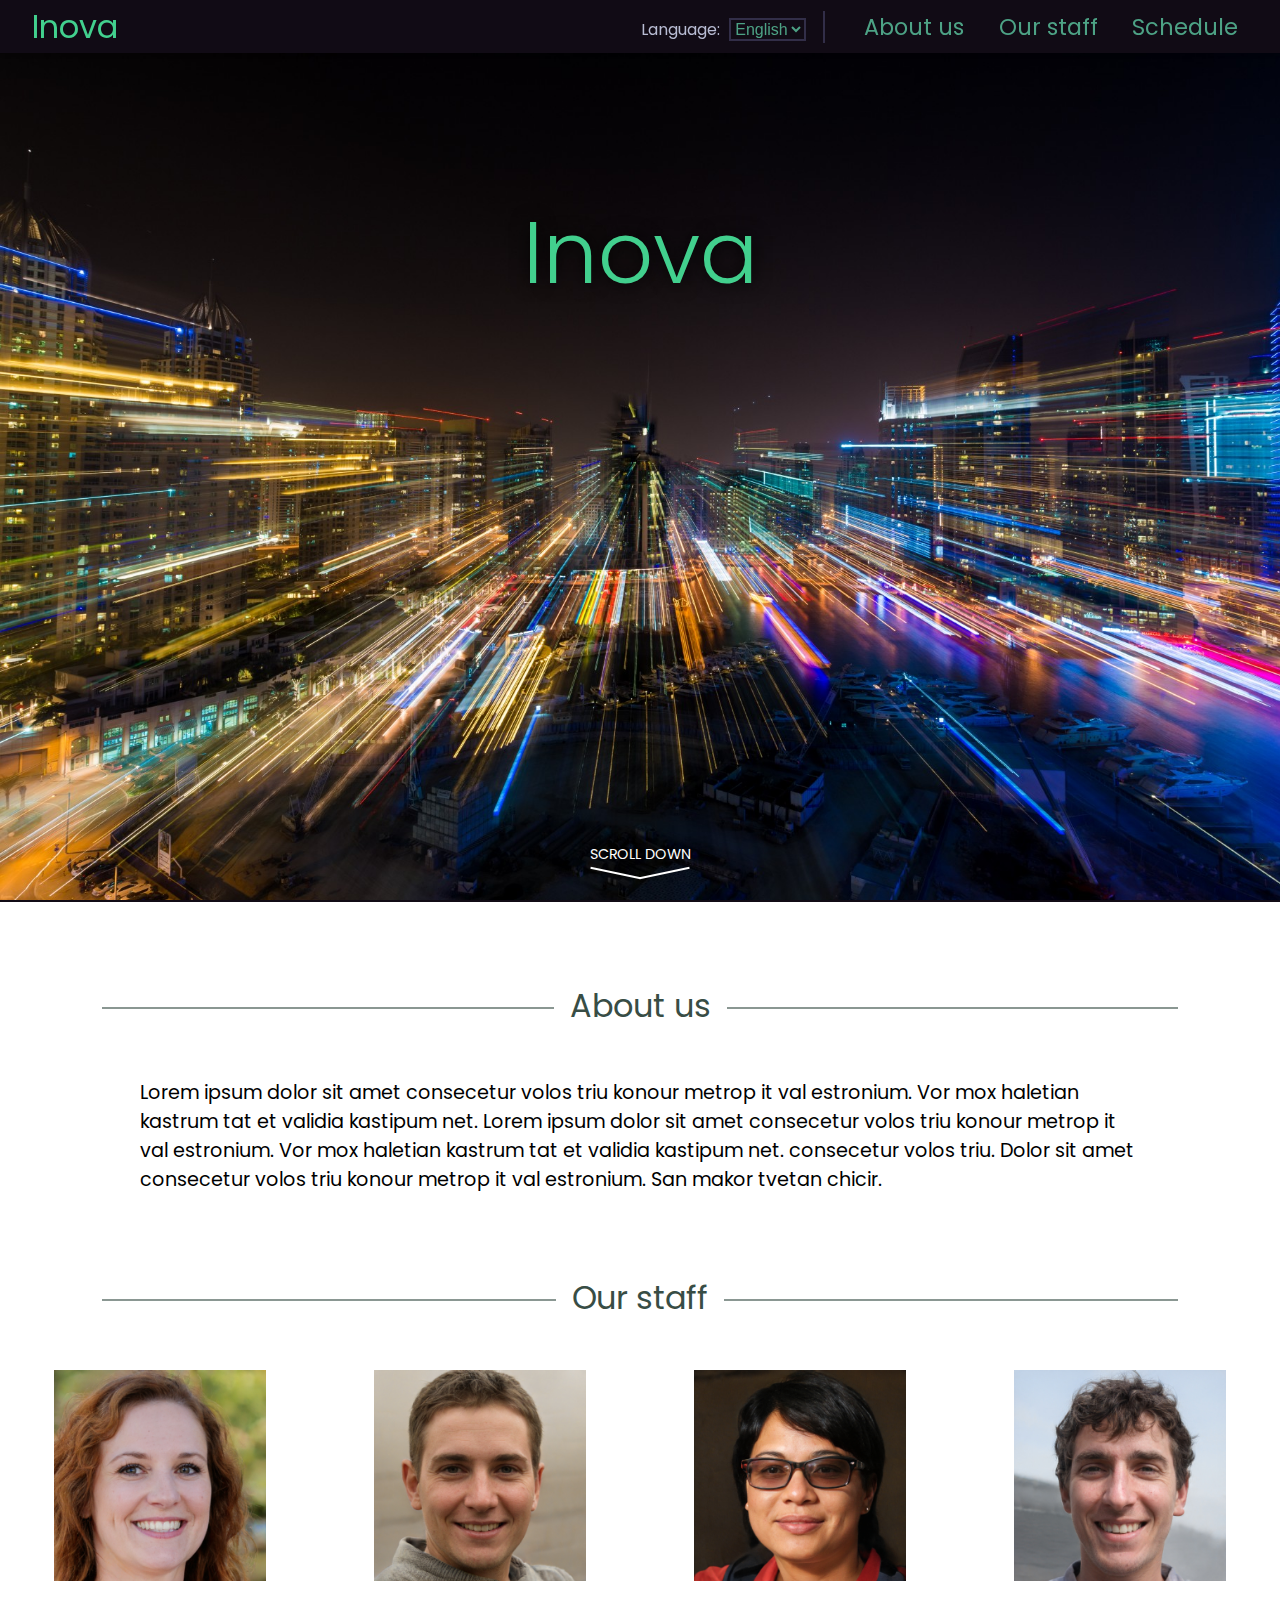
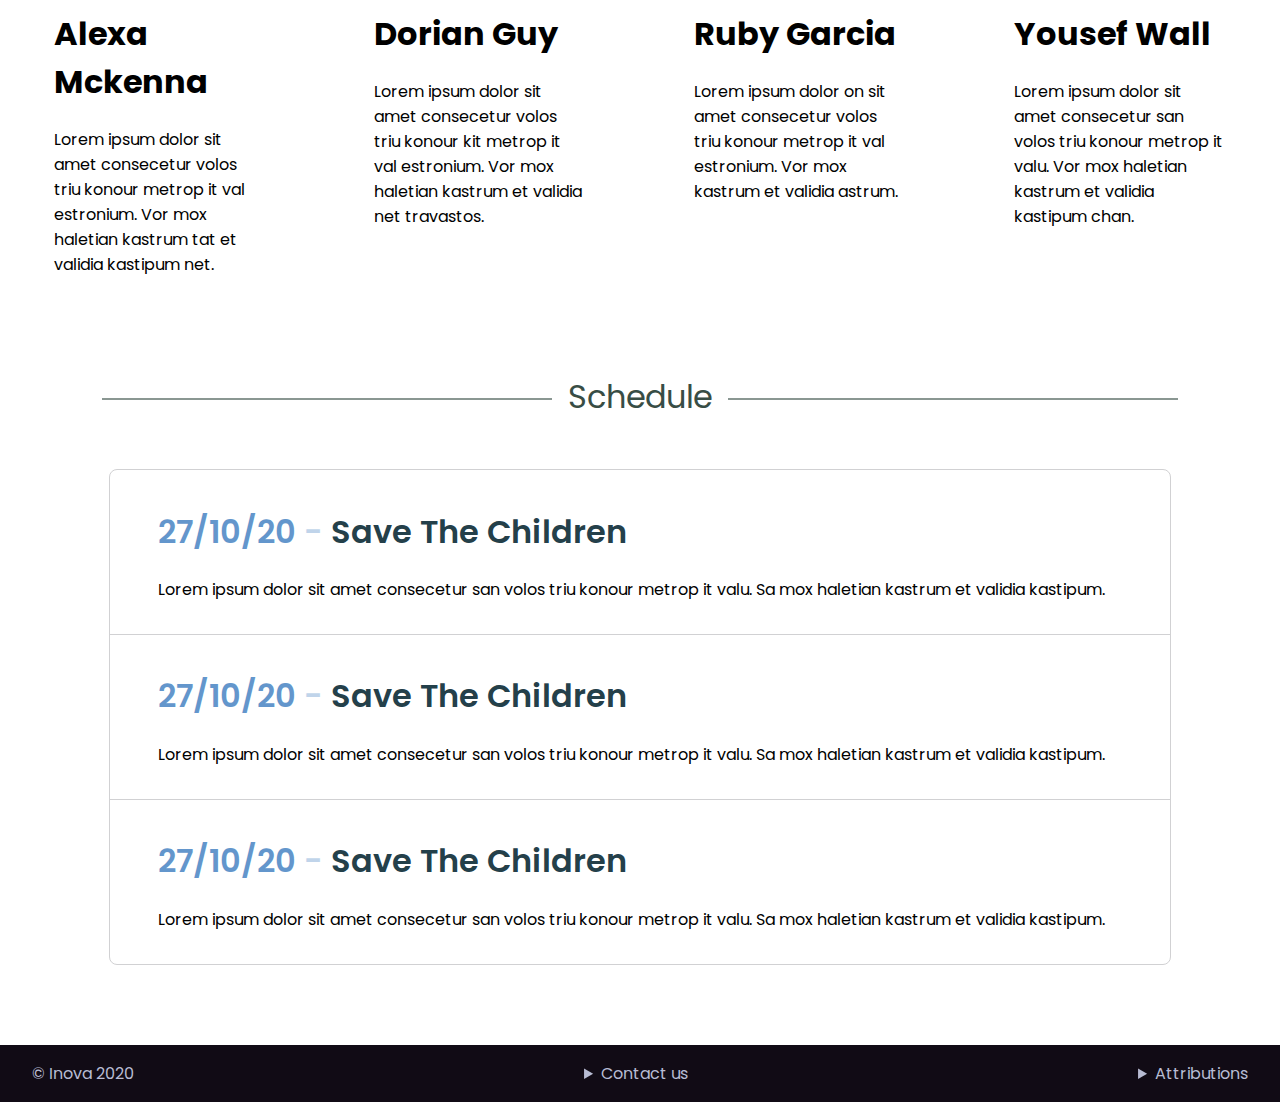
==== index.html @ 712be149 "Language change" ====
<!DOCTYPE html>
<html lang="en">
  <head>
    <meta charset="utf-8" />
    <meta name="viewport" content="width=device-width, initial-scale=1.0" />
    <title>Inova</title>
    <link
      href="https://fonts.googleapis.com/css2?family=Poppins:ital,wght@0,200;0,300;0,400;0,600;0,700;1,400&display=swap"
      rel="stylesheet"
    />
    <link href="./style.css" rel="stylesheet" />
    <script src="./language_change.js"></script>
  </head>
  <body>
    <div class="fixed-header">
        <div class="brand">Inova</div>
        <nav>
            <span class="language" onchange="changeLanguage(event)">
                <label for="language">Language:</label>
                <select name="language">
                    <option name="index">English</option>
                    <option name="norsk">Norsk</option>
                </select>
            </span>
            <a href="#about">About us</a>
            <a href="#staff">Our staff</a>
            <a href="#schedule">Schedule</a>
        </nav>
    </div>
    <header>
      <h1>Inova</h1>
      <div class="filler"></div>
      <div class="filler"></div>
      <div class="scroll-prompt">Scroll Down</div>
    </header>
    <section id="about">
      <h1><span>About us</span></h1>
      <p>
          Lorem ipsum dolor sit amet consecetur volos triu konour metrop it
          val estronium. Vor mox haletian kastrum tat et validia kastipum net.
          Lorem ipsum dolor sit amet consecetur volos triu konour metrop it
          val estronium. Vor mox haletian kastrum tat et validia kastipum net.
          consecetur volos triu. Dolor sit amet consecetur volos triu konour
          metrop it val estronium. San makor tvetan chicir.
      </p>
    </section>
    <section id="staff">
      <h1><span>Our staff</span></h1>
      <div class="list">
        <div class="profile">
          <img src="images/Alexa Mckenna.jpg" alt="Person 1" />
          <h1>Alexa Mckenna</h1>
          <p>
            Lorem ipsum dolor sit amet consecetur volos triu konour metrop it
            val estronium. Vor mox haletian kastrum tat et validia kastipum net.
          </p>
        </div>
        <div class="profile">
          <img src="images/Dorian Guy.jpg" alt="Person 2" />
          <h1>Dorian Guy</h1>
          <p>
            Lorem ipsum dolor sit amet consecetur volos triu konour kit metrop
            it val estronium. Vor mox haletian kastrum et validia net travastos.
          </p>
        </div>
        <div class="profile">
          <img src="images/Ruby Garcia.jpg" alt="Person 3" />
          <h1>Ruby Garcia</h1>
          <p>
            Lorem ipsum dolor on sit amet consecetur volos triu konour metrop it
            val estronium. Vor mox kastrum et validia astrum.
          </p>
        </div>
        <div class="profile">
          <img src="images/Yousef Wall.jpg" alt="Person 4" />
          <h1>Yousef Wall</h1>
          <p>
            Lorem ipsum dolor sit amet consecetur san volos triu konour metrop
            it valu. Vor mox haletian kastrum et validia kastipum chan.
          </p>
        </div>
      </div>
    </section>
    <section id="schedule">
        <h1><span>Schedule</span></h1>
        <div class="list">
            <div class="event">
                <h1>
                    <span class="date">27/10/20</span>
                    <span class="title">Save The Children</span>
                </h1>
                <p>
                    Lorem ipsum dolor sit amet consecetur san volos triu konour
                    metrop it valu. Sa mox haletian kastrum et validia kastipum.
                </p>
            </div>
            <div class="event">
                <h1>
                    <span class="date">27/10/20</span>
                    <span class="title">Save The Children</span>
                </h1>
                <p>
                    Lorem ipsum dolor sit amet consecetur san volos triu konour
                    metrop it valu. Sa mox haletian kastrum et validia kastipum.
                </p>
            </div>
            <div class="event">
                <h1>
                    <span class="date">27/10/20</span>
                    <span class="title">Save The Children</span>
                </h1>
                <p>
                    Lorem ipsum dolor sit amet consecetur san volos triu konour
                    metrop it valu. Sa mox haletian kastrum et validia kastipum.
                </p>
            </div>
        </div>
    </section>
    <footer>
      <span>© Inova 2020</span>
      <details class="center">
        <summary>Contact us</summary>
        tlf: 89 87 64 32 <br />
        email: <a href="mailto:hello@inova.com" target="_blank">hello@inova.com</a>
      </details>
      <details class="right">
        <summary>Attributions</summary>
        Background image from <a href="https://www.publicdomainpictures.net/en/" target="_blank">https://www.publicdomainpictures.net/</a> (public domain) <br />
      </details>
    </footer>
  </body>
</html>
---- style.css ----
html, body {
    margin: 0;
    padding: 0;
    font-family: 'Poppins', sans-serif;
}

section {
    margin-bottom: 4rem;
}

/* Header */

header {
    min-height: 100vh;

    background-image: url("images/Anime Lines.jpg");
    background-position: center;
    background-repeat: no-repeat;
    background-size: cover;
    border-bottom: 2px solid #110b15;

    /* Center items flexbox fallback */
    display: flex;
    flex-direction: column;
    justify-content: space-around;
    align-items: center;
}

header h1 {
    padding: 2rem 8rem;
    font-size: 5.4rem;
    font-weight: 300;
    color: #42d08e;
    text-shadow: 0 0 18px #000;
}

header .scroll-prompt {
    position: absolute;
    z-index: 8;
    bottom: 2.2rem;
    font-size: .9rem;
    text-transform: uppercase;
    color: #ffffff;
}

header .scroll-prompt::before,
header .scroll-prompt::after {
    z-index: 8;
    content: '';
    position: absolute;
    border-bottom: 2px solid #ffffff;
    bottom: -.6rem;
}

header .scroll-prompt::before {
    left: 0;
    right: 49.3%;
    transform: rotate(12deg);
}

header .scroll-prompt::after {
    left: 49.3%;
    right: 0;
    transform: rotate(-12deg);
}

header,
section {
    margin-bottom: 5rem;
}

/* Section Header */

section > h1 {
    position: relative;
    text-align: center;
    width: 84%;
    margin: 3rem auto;
    font-size: 2rem;
    font-weight: 400;
    color: #384d45;
}

section > h1 > span {
    background-color: #ffffff;
    padding: 0 1rem;
}

section > h1::before {
    content: '';
    position: absolute;
    z-index: -1;
    top: 52%;
    left: 0;
    right: 0;
    border-top: 2px solid #8a9792;
}

/* Footer */

footer {
    display: flex;
    justify-content: space-between;
    padding: 1rem 2rem;
    background-color: #110b15;
    color: #b8bcd3;
}

footer .center {
    text-align: center;
}

footer .right {
    text-align: right;
}

footer a {
    color: #4da285;
}

footer a:hover {
    background-color: #2f6a57;
    color: #ffffff;
}

footer details summary:hover {
    cursor: pointer;
    color: #ffffff;
}

/* Fixed Header */

.fixed-header {
    position: fixed;
    top: 0;
    left: 0;
    right: 0;
    z-index: 100;
    background-color: #110b15;
    display: flex;
    justify-content: space-between;
    font-size: 1.4rem;
    box-shadow: 0 0 7px rgba(1, 5, 12, .08);
    align-items: center;
}

.fixed-header nav {
    padding: .6rem 2rem;
}

.fixed-header .brand {
    color: #42d08e;
    padding: 0 2rem;
    font-size: 2rem;
}

.fixed-header nav a {
    margin-left: .6rem;
    padding: 0 .6rem;
    text-decoration: none;
    color: #4da285;
    transition: .08s;
}

.fixed-header nav a:hover {
    background-color: #2f6a57;
    color: #ffffff;
}

.fixed-header .language {
    padding-right: .7rem;
    margin-right: 1.2rem;
    border-right: 2px solid #322e48;
}

.fixed-header nav label[for="language"] {
    color: #b8bcd3;
    font-size: 1rem;
    margin-right: .2rem;
}

.fixed-header select[name="language"] {
    color: #4da285;
    font-size: 1rem;
    background-color: #110b15;
    border: 2px solid #322e48;
    cursor: pointer;
}

.fixed-header select option {
}

/* About Section */

#about p {
    max-width: 95%;
    width: 1000px;
    margin: 0 auto;
    font-size: 1.2rem;
}

/* Staff Section */

#staff .list {
    display: flex;
    justify-content: center;
}

#staff .profile {
    width: 240px;
    padding: 0 3.4rem;
}

#staff .profile img {
    width: 100%;
}

/* Scehdule Section */

#schedule .list {
    max-width: 95%;
    width: 1060px;
    margin: 0 auto;
    border: 1px solid #d1d1d3;
    border-radius: 8px;
}

#schedule .event {
    padding: 1rem 3rem;
}

#schedule .event:not(:last-child) {
    border-bottom: 1px solid #d1d1d3;
}

#schedule .event h1 {
    font-weight: 600;
}

#schedule .event .title {
    color: #24404a;
}

#schedule .event .date {
    color: #6396cc;
}

#schedule .event .date::after {
    content: ' - ';
    opacity: .4;
}

/* Responsiveness */

@media(max-width: 600px) {
    .fixed-header {
        flex-direction: column;
    }

    .fixed-header nav a {
        font-size: 1rem;
    }
}

@media(max-width: 1168px) {
    #staff .profile {
        padding: 0 .5rem;
    }

    #staff .list {
        flex-wrap: wrap;
    }
}
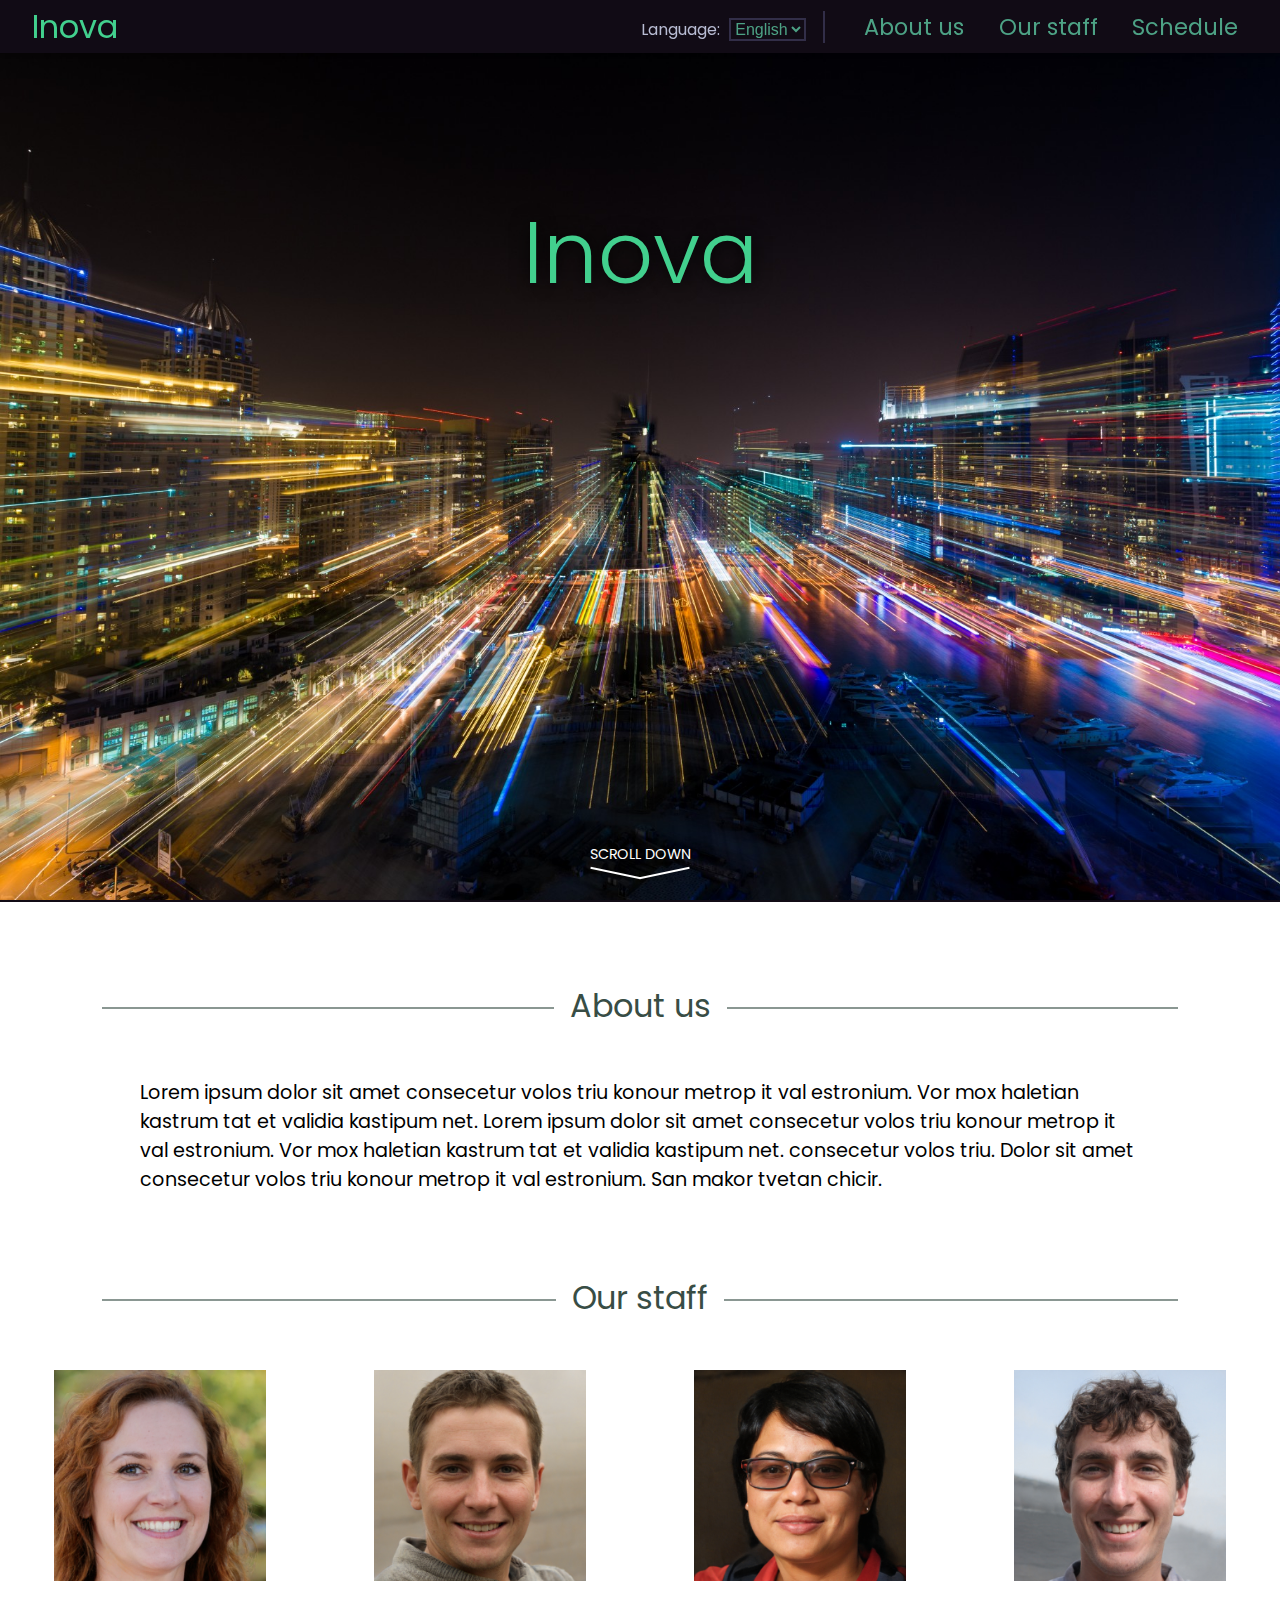
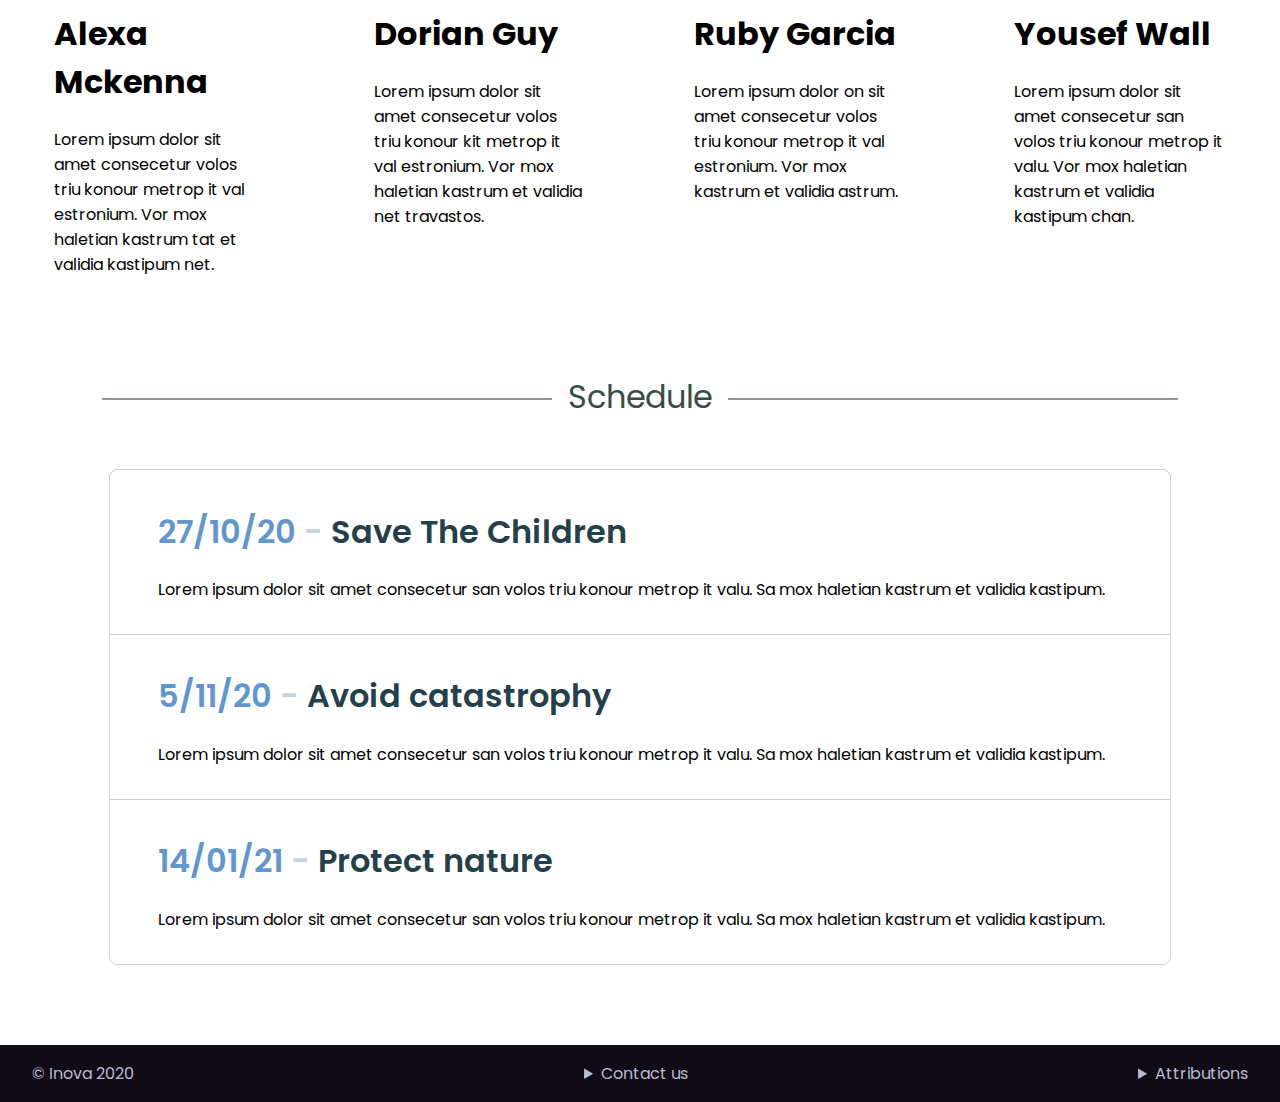
==== commit ab731eea: "Schedule titles" ====
--- a/index.html
+++ b/index.html
@@ -96,8 +96,8 @@
             </div>
             <div class="event">
                 <h1>
-                    <span class="date">27/10/20</span>
-                    <span class="title">Save The Children</span>
+                    <span class="date">5/11/20</span>
+                    <span class="title">Avoid catastrophy</span>
                 </h1>
                 <p>
                     Lorem ipsum dolor sit amet consecetur san volos triu konour
@@ -106,8 +106,8 @@
             </div>
             <div class="event">
                 <h1>
-                    <span class="date">27/10/20</span>
-                    <span class="title">Save The Children</span>
+                    <span class="date">14/01/21</span>
+                    <span class="title">Protect nature</span>
                 </h1>
                 <p>
                     Lorem ipsum dolor sit amet consecetur san volos triu konour
@@ -126,6 +126,7 @@
       <details class="right">
         <summary>Attributions</summary>
         Background image from <a href="https://www.publicdomainpictures.net/en/" target="_blank">https://www.publicdomainpictures.net/</a> (public domain) <br />
+        Profile images from <a href="https://thispersondoesnotexist.com/" target="_blank">https://thispersondoesnotexist.com/</a>
       </details>
     </footer>
   </body>
--- a/style.css
+++ b/style.css
@@ -3,6 +3,7 @@
     margin: 0;
     padding: 0;
     font-family: 'Poppins', sans-serif;
+    scroll-behavior: smooth;
 }
 
 section {
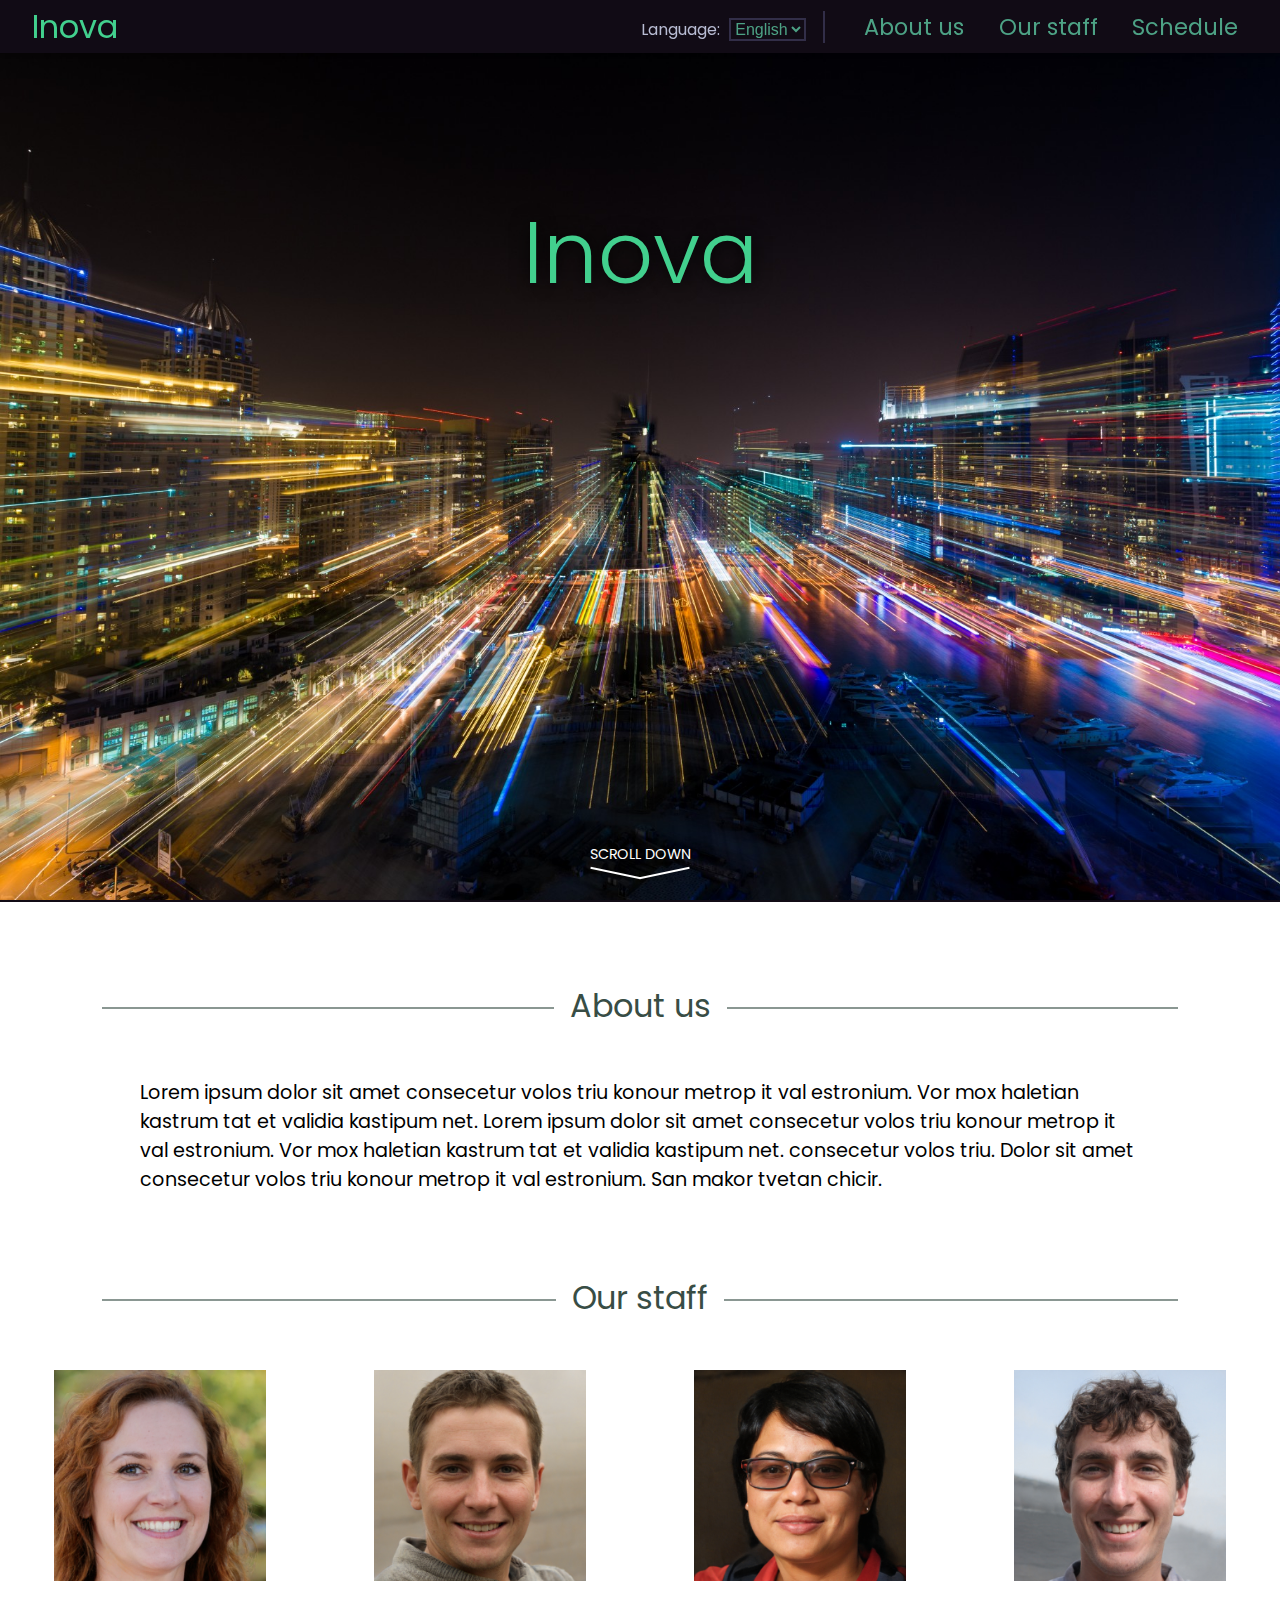
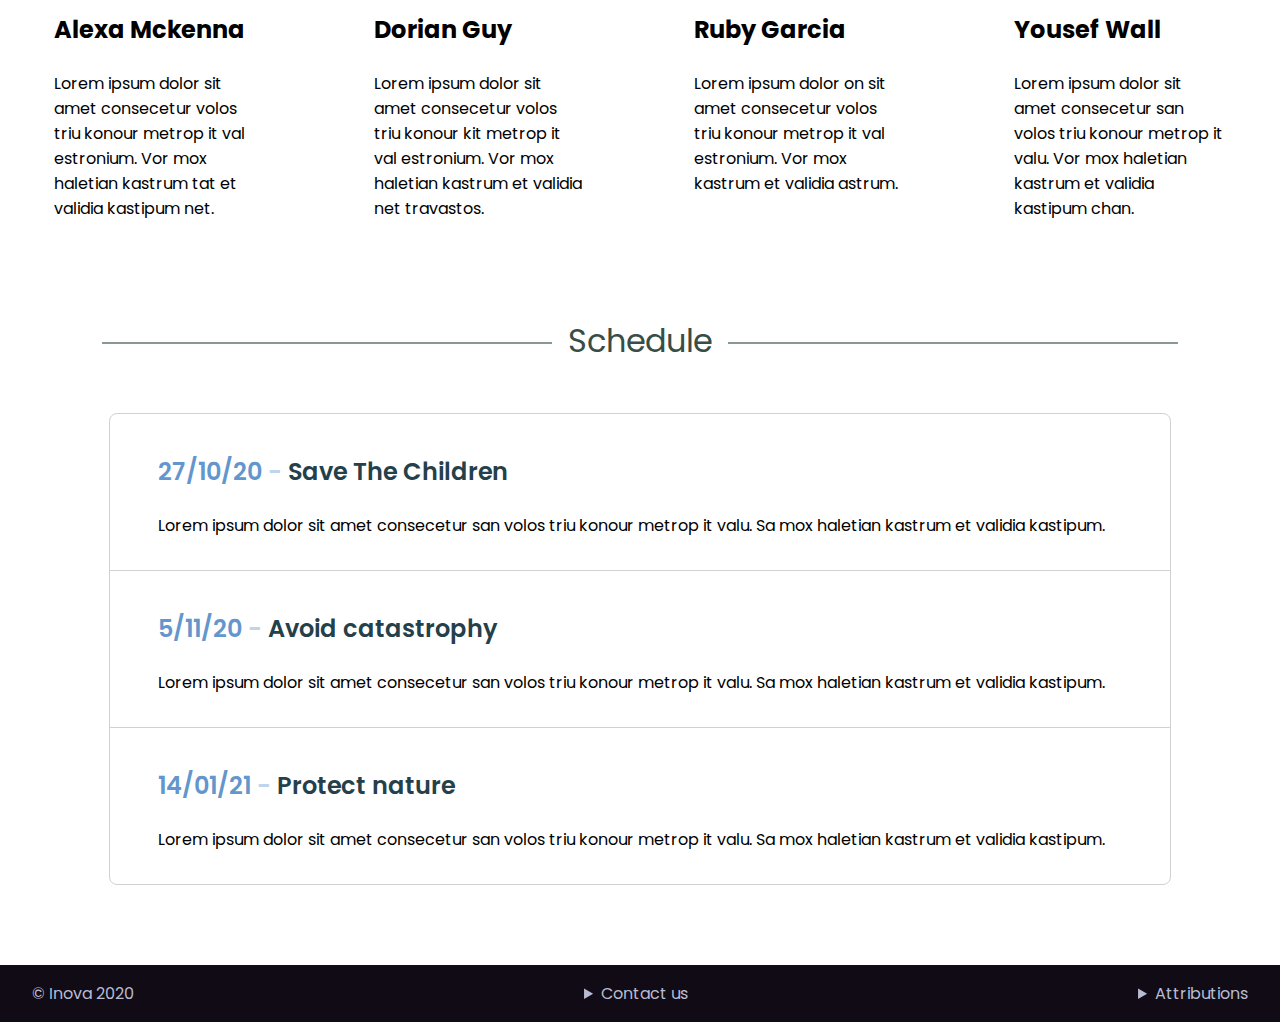
==== commit db49b2a9: "fix headings" ====
--- a/index.html
+++ b/index.html
@@ -18,8 +18,8 @@
             <span class="language" onchange="changeLanguage(event)">
                 <label for="language">Language:</label>
                 <select name="language">
-                    <option name="index">English</option>
-                    <option name="norsk">Norsk</option>
+                    <option>English</option>
+                    <option>Norsk</option>
                 </select>
             </span>
             <a href="#about">About us</a>
@@ -34,7 +34,7 @@
       <div class="scroll-prompt">Scroll Down</div>
     </header>
     <section id="about">
-      <h1><span>About us</span></h1>
+      <h2><span>About us</span></h2>
       <p>
           Lorem ipsum dolor sit amet consecetur volos triu konour metrop it
           val estronium. Vor mox haletian kastrum tat et validia kastipum net.
@@ -45,11 +45,11 @@
       </p>
     </section>
     <section id="staff">
-      <h1><span>Our staff</span></h1>
+      <h2><span>Our staff</span></h2>
       <div class="list">
         <div class="profile">
           <img src="images/Alexa Mckenna.jpg" alt="Person 1" />
-          <h1>Alexa Mckenna</h1>
+          <h3>Alexa Mckenna</h3>
           <p>
             Lorem ipsum dolor sit amet consecetur volos triu konour metrop it
             val estronium. Vor mox haletian kastrum tat et validia kastipum net.
@@ -57,7 +57,7 @@
         </div>
         <div class="profile">
           <img src="images/Dorian Guy.jpg" alt="Person 2" />
-          <h1>Dorian Guy</h1>
+          <h3>Dorian Guy</h3>
           <p>
             Lorem ipsum dolor sit amet consecetur volos triu konour kit metrop
             it val estronium. Vor mox haletian kastrum et validia net travastos.
@@ -65,7 +65,7 @@
         </div>
         <div class="profile">
           <img src="images/Ruby Garcia.jpg" alt="Person 3" />
-          <h1>Ruby Garcia</h1>
+          <h3>Ruby Garcia</h3>
           <p>
             Lorem ipsum dolor on sit amet consecetur volos triu konour metrop it
             val estronium. Vor mox kastrum et validia astrum.
@@ -73,7 +73,7 @@
         </div>
         <div class="profile">
           <img src="images/Yousef Wall.jpg" alt="Person 4" />
-          <h1>Yousef Wall</h1>
+          <h3>Yousef Wall</h3>
           <p>
             Lorem ipsum dolor sit amet consecetur san volos triu konour metrop
             it valu. Vor mox haletian kastrum et validia kastipum chan.
@@ -82,33 +82,33 @@
       </div>
     </section>
     <section id="schedule">
-        <h1><span>Schedule</span></h1>
+        <h2><span>Schedule</span></h2>
         <div class="list">
             <div class="event">
-                <h1>
+                <h3>
                     <span class="date">27/10/20</span>
                     <span class="title">Save The Children</span>
-                </h1>
+                </h3>
                 <p>
                     Lorem ipsum dolor sit amet consecetur san volos triu konour
                     metrop it valu. Sa mox haletian kastrum et validia kastipum.
                 </p>
             </div>
             <div class="event">
-                <h1>
+                <h3>
                     <span class="date">5/11/20</span>
                     <span class="title">Avoid catastrophy</span>
-                </h1>
+                </h3>
                 <p>
                     Lorem ipsum dolor sit amet consecetur san volos triu konour
                     metrop it valu. Sa mox haletian kastrum et validia kastipum.
                 </p>
             </div>
             <div class="event">
-                <h1>
+                <h3>
                     <span class="date">14/01/21</span>
                     <span class="title">Protect nature</span>
-                </h1>
+                </h3>
                 <p>
                     Lorem ipsum dolor sit amet consecetur san volos triu konour
                     metrop it valu. Sa mox haletian kastrum et validia kastipum.
--- a/style.css
+++ b/style.css
@@ -71,9 +71,13 @@
     margin-bottom: 5rem;
 }
 
+h3 {
+    font-size: 1.5rem;
+}
+
 /* Section Header */
 
-section > h1 {
+section > h2 {
     position: relative;
     text-align: center;
     width: 84%;
@@ -83,12 +87,12 @@
     color: #384d45;
 }
 
-section > h1 > span {
+section > h2 > span {
     background-color: #ffffff;
     padding: 0 1rem;
 }
 
-section > h1::before {
+section > h2::before {
     content: '';
     position: absolute;
     z-index: -1;
@@ -235,7 +239,7 @@
     border-bottom: 1px solid #d1d1d3;
 }
 
-#schedule .event h1 {
+#schedule .event h3 {
     font-weight: 600;
 }
 
